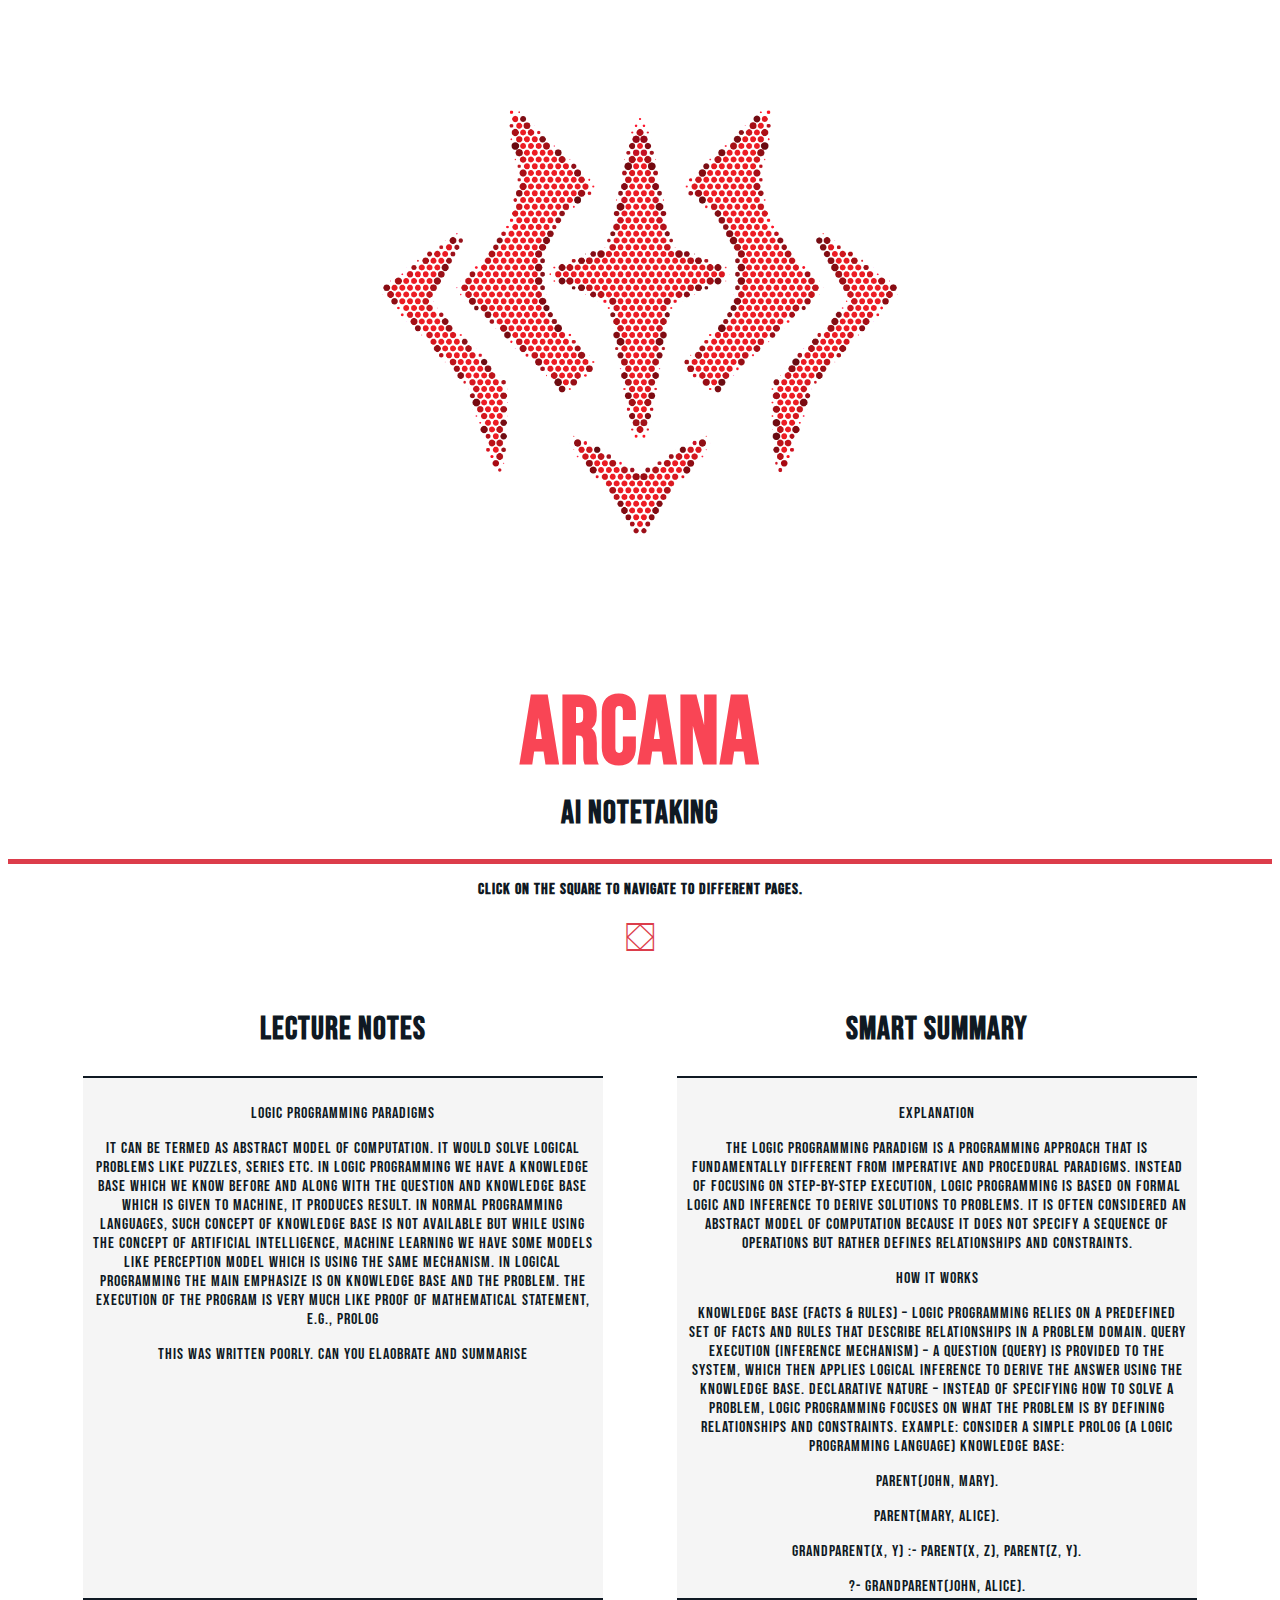
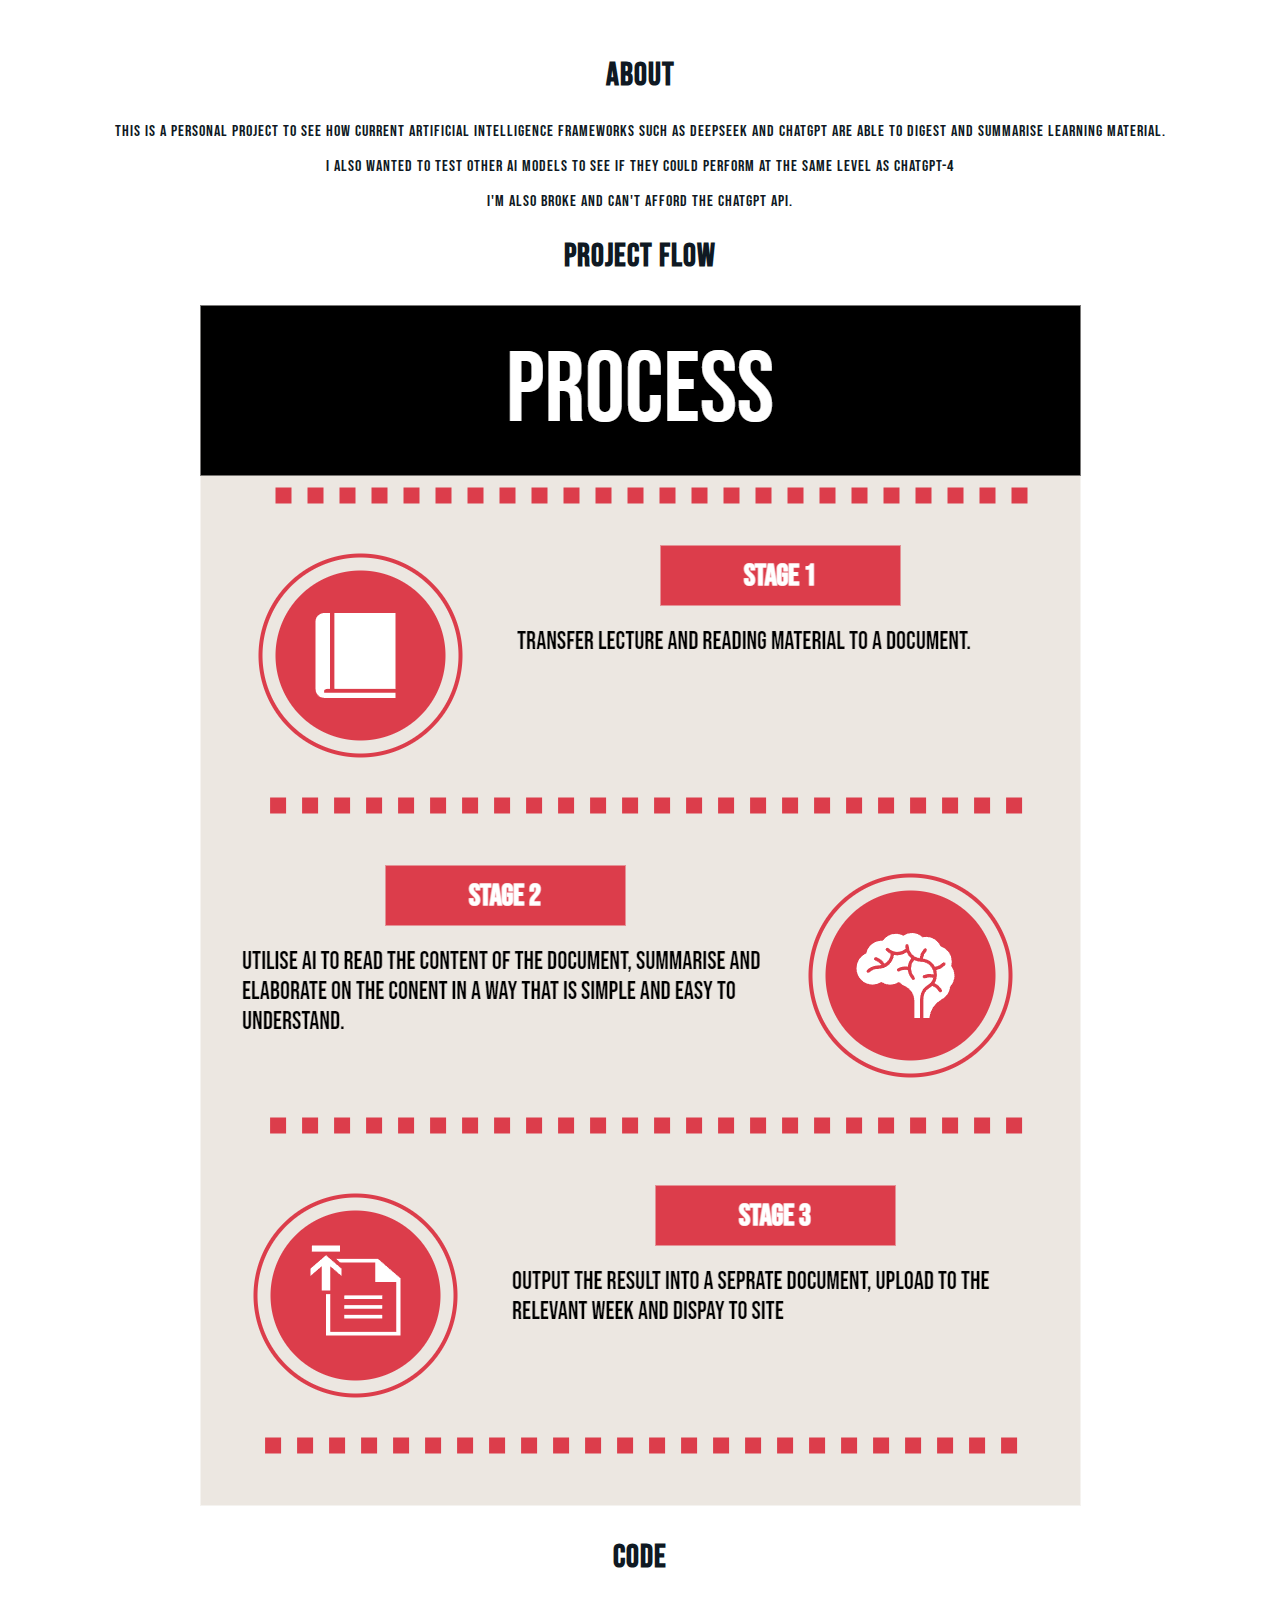
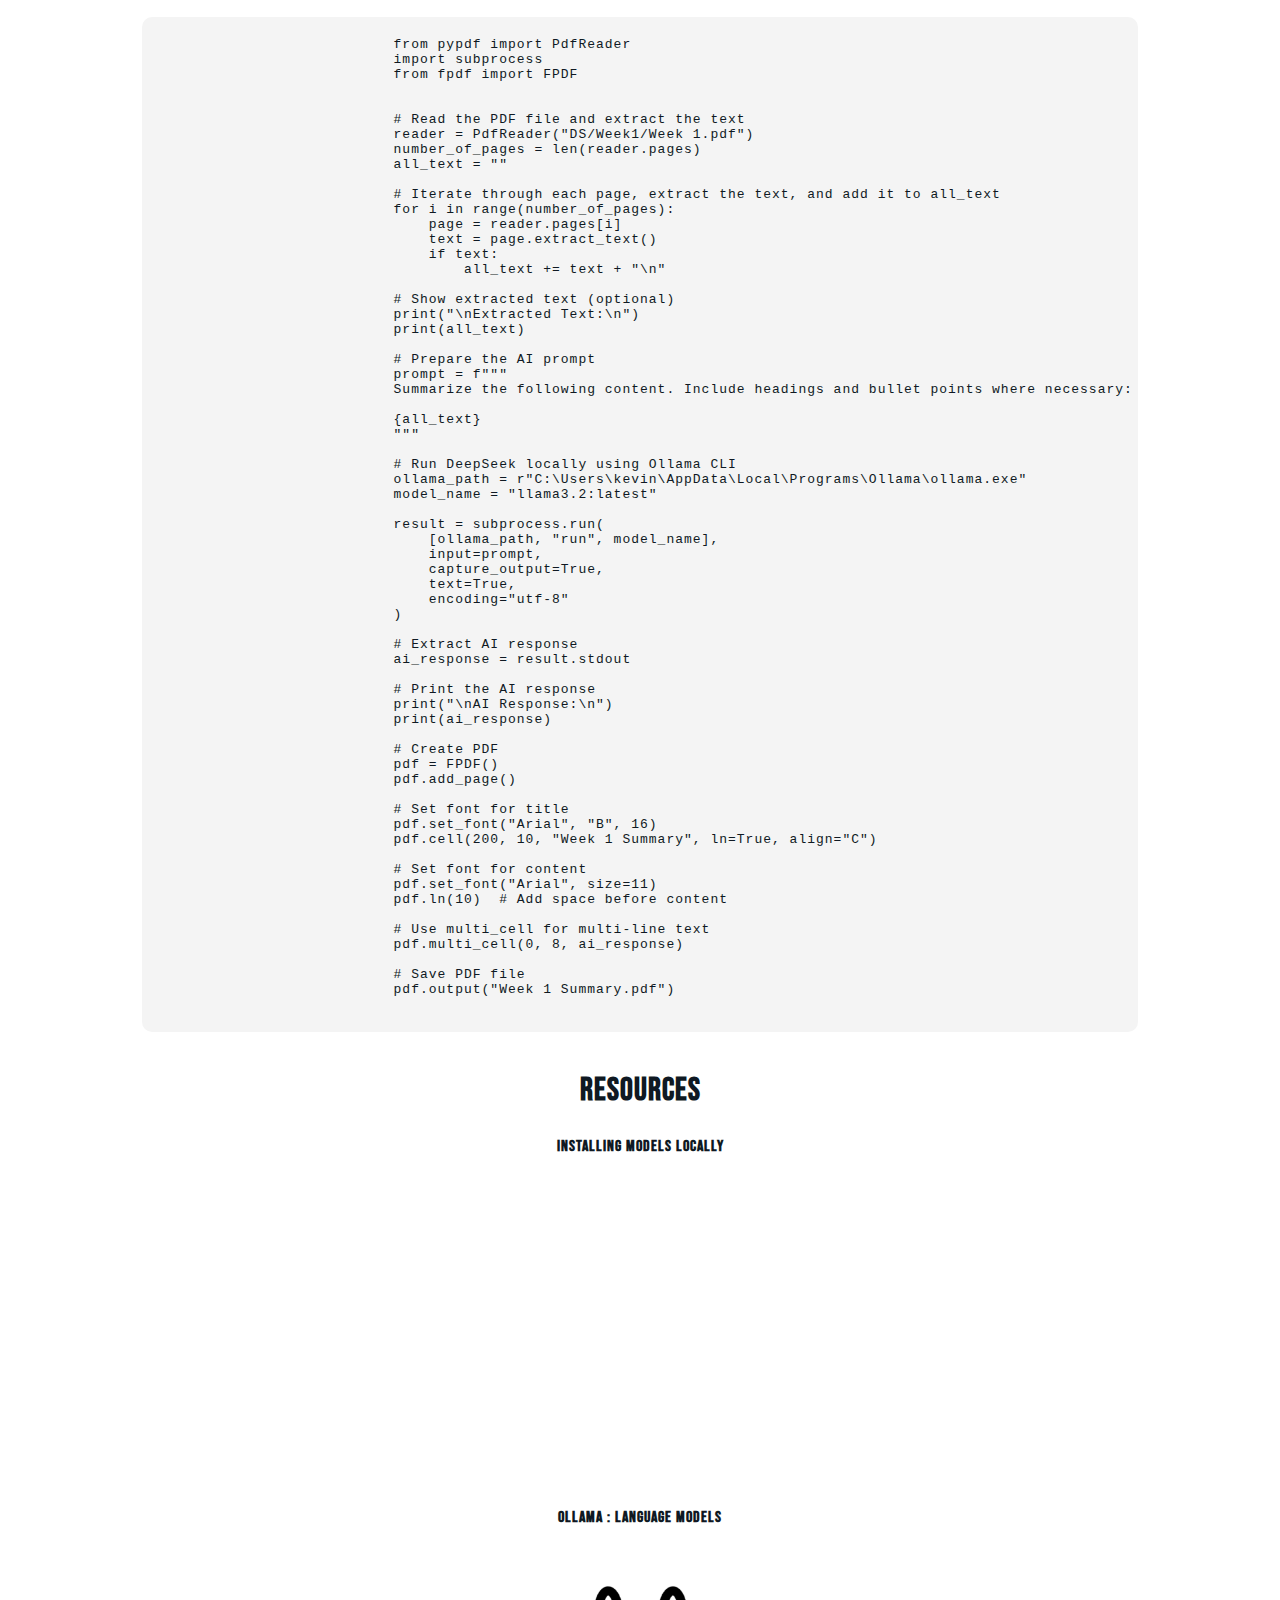
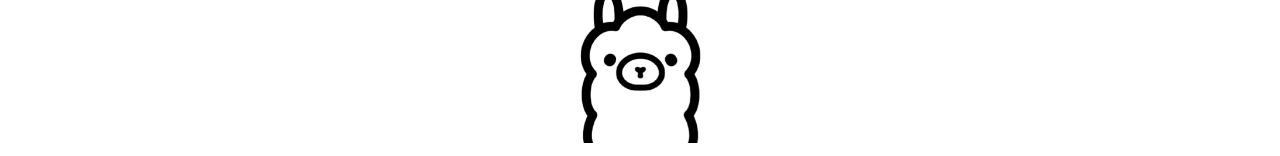
==== index.html @ ecbf0aaa "File clean up - oganised the assets into one file and moved DS related files together." ====
<!DOCTYPE html>
<html lang="en">
<head>
    <meta charset="UTF-8">
    <meta name="viewport" content="width=device-width, initial-scale=1.0">
    <title>Arcana AI</title>
    <link rel="stylesheet" href="style.css">
</head>




<body class="headerStartPage">
    
   
        <img src="Assets/Images/ArcanaLogo.png" height="600" width="600">

    <header>
        <h1>Arcana</h1>
        <h2>AI notetaking</h2>
    </header>

    <div style="height: 5px; width: 100%; background-color: #dc3d4b; margin: 0;"> </div>



    <!-- Sidenav -->
    <div id="Sidenavbar" class="sidenav"> 
        <a href="javascript:void(0)" class="closebtn" onclick="closeNav()">&times;</a>
        <nav>
            <ul>
                <li><a href="index.html">Home</a></li>
                <li><a href="DS/CSI3344.html">Distributed Systems</a></li>
                <li><a href="CSP3341.html">Programming Languages and Paradigms</a></li>
                <li><a href="CSI3106.html">Software Architectures and Design</a></li>
                <li><a href="CSI3105.html">Software Testing</a></li>
                <li><a href ="aboutMe.html"> About Me</a></li>
            </ul>
        </nav>
    </div>
    
    <!-- Button to open sidenav -->
    <div>
        <h3>
            Click on the square to navigate to different pages. 
        </h3>    
    </div>

    
    <span onclick="openNav()" class="sidenavSymbol sidenavSymbolHover">&#9931;</span>

    

    <!-- need a tab for weeks/modules. -->
    <div> 


    </div>



    <div class="textComparison">
    <!-- gonna add a scrollable txt document here -->
        <div>
            <h2>Lecture Notes</h2>

            <div class="scroll-box">

                <p>
                Logic programming paradigms 
                </p>

                <p>
                It can be termed as abstract model of computation. It would solve logical problems like puzzles, series etc. In logic programming we have a knowledge base which we know before and along with the question and knowledge base which is given to machine, it produces result. In normal programming languages, such concept of knowledge base is not available but while using the concept of artificial intelligence, machine learning we have some models like Perception model which is using the same mechanism. 
                In logical programming the main emphasize is on knowledge base and the problem. The execution of the program is very much like proof of mathematical statement, e.g., Prolog
                </p>

                <p>
                this was written poorly. can you elaobrate and summarise 
                </p>      

            </div>
        </div>

     <!-- gonna add a scrollable txt document here next to the first one. -->
     
        <div>
            <h2>Smart Summary</h2>
            <div class="scroll-box">
                

                <p>  
                    Explanation 
                </p>

                <p>
                    The Logic Programming Paradigm is a programming approach that is fundamentally different from imperative and procedural paradigms. Instead of focusing on step-by-step execution, logic programming is based on formal logic and inference to derive solutions to problems. It is often considered an abstract model of computation because it does not specify a sequence of operations but rather defines relationships and constraints.
                </p>

                <p> 
                How It Works
                </p>

                <p>
                Knowledge Base (Facts & Rules) – Logic programming relies on a predefined set of facts and rules that describe relationships in a problem domain.
                Query Execution (Inference Mechanism) – A question (query) is provided to the system, which then applies logical inference to derive the answer using the knowledge base.
                Declarative Nature – Instead of specifying how to solve a problem, logic programming focuses on what the problem is by defining relationships and constraints.
                Example:
                Consider a simple Prolog (a logic programming language) knowledge base: 
                </p>

                <p>parent(john, mary).</p>
                
                <p>parent(mary, alice).</p>    
                grandparent(X, Y) :- parent(X, Z), parent(Z, Y).

                <p> 
                    ?- grandparent(john, alice).
                </p>

                <p> 
                The system infers the answer using the predefined facts and rules.
                </p>

                <p>
                Applications of Logic Programming
                Artificial Intelligence & Machine Learning – AI models, like perceptrons in neural networks, use logic-based approaches for decision-making.
                Expert Systems – Used in medical diagnosis, automated reasoning, and legal advisory systems.
                Automated Theorem Proving – Used in mathematics and formal verification of software/hardware.
                Natural Language Processing (NLP) – Logic-based techniques help in parsing and understanding human language.
                </p>


            </div>



        </div>



    

    </div>




    <div>
        <main>
            <div>
                <h2>About</h2>
                <p>This is a personal project to see how current Artificial Intelligence frameworks such as DeepSeek and ChatGPT are able to digest and summarise learning material.</p>
                <p>I also wanted to test other AI models to see if they could perform at the same level as ChatGPT-4</p>
                <p>I'm also broke and can't afford the chatGPT api.</p>
                
            </div>


            <div>
                <h2>Project flow</h2>
                <img src="Assets/Images/process.drawio.png">
            </div>
        
            
            

            <div> 
                <h2> Code </h2>
                    <div class ="code-container">
                        <pre><code> 
                            from pypdf import PdfReader
                            import subprocess
                            from fpdf import FPDF


                            # Read the PDF file and extract the text
                            reader = PdfReader("DS/Week1/Week 1.pdf")
                            number_of_pages = len(reader.pages)
                            all_text = ""

                            # Iterate through each page, extract the text, and add it to all_text
                            for i in range(number_of_pages):
                                page = reader.pages[i]
                                text = page.extract_text()
                                if text:
                                    all_text += text + "\n"

                            # Show extracted text (optional)
                            print("\nExtracted Text:\n")
                            print(all_text)

                            # Prepare the AI prompt
                            prompt = f"""
                            Summarize the following content. Include headings and bullet points where necessary:

                            {all_text}
                            """

                            # Run DeepSeek locally using Ollama CLI
                            ollama_path = r"C:\Users\kevin\AppData\Local\Programs\Ollama\ollama.exe"
                            model_name = "llama3.2:latest"

                            result = subprocess.run(
                                [ollama_path, "run", model_name],
                                input=prompt,
                                capture_output=True,
                                text=True,
                                encoding="utf-8"
                            )

                            # Extract AI response
                            ai_response = result.stdout

                            # Print the AI response
                            print("\nAI Response:\n")
                            print(ai_response)

                            # Create PDF
                            pdf = FPDF()
                            pdf.add_page()

                            # Set font for title
                            pdf.set_font("Arial", "B", 16)
                            pdf.cell(200, 10, "Week 1 Summary", ln=True, align="C")

                            # Set font for content
                            pdf.set_font("Arial", size=11)
                            pdf.ln(10)  # Add space before content

                            # Use multi_cell for multi-line text
                            pdf.multi_cell(0, 8, ai_response)

                            # Save PDF file
                            pdf.output("Week 1 Summary.pdf")

                        </code></pre>
                    </div>
        </div>



        

        <div>
            <h2> Resources </h2>
                <h3> Installing Models Locally</h3>
                <iframe width="560" height="315" src="https://www.youtube.com/embed/pbCQnDDj-bo?si=ZrSZU6-kkUMwNFyz" title="YouTube video player" frameborder="0" allow="accelerometer; autoplay; clipboard-write; encrypted-media; gyroscope; picture-in-picture; web-share" referrerpolicy="strict-origin-when-cross-origin" allowfullscreen></iframe>


                <h3> Ollama : Language Models </h3>
                <a href="https://ollama.com">
                    <img src="Assets/Images/Ollama.png" height="200" width="200">
                </a>
            </div>
        

    </main>
</div>


    <!-- JavaScript functions -->
    <script>
        // Open the sidenav
        function openNav() {
            document.getElementById("Sidenavbar").style.width = "250px";
        }

        // Close the sidenav
        function closeNav() {
            document.getElementById("Sidenavbar").style.width = "0";
        }
    </script>
</body>
</html>
---- style.css ----
@import url('https://fonts.googleapis.com/css2?family=Bebas+Neue&display=swap');

body {
    background-color: white;
    color: #0F1923;
    text-align: center;
    font-family: "Bebas Neue", serif;
    letter-spacing: 1px;
}

.headerStartPage
{
    animation: fadeIn 2s ease-in forwards;
}

h1, h2, h3, h4 {
    color: white;
    text-align: center;
    font-family: "Bebas Neue", serif;
    
}

h1 {
    font-size: 6em;
    color: #f94555; 
    margin-bottom: -25px;
    text-align: center;
 
}

h2 {
    font-size: 2em;
    letter-spacing: 1px;
    color: #0F1923;

}

h3, h4 {
    font-size: 1em;
    letter-spacing: 1px;
    color: #0F1923;
}

.logo 
{
    display: flex;
    justify-content: center;
    align-items: bottom;
    opacity: 0;
    animation: fadeIn 2s ease-in forwards;
}

.code-container {
    display: flex;
    justify-content: center;
    text-align: left;
}

.code-container pre {
    text-align: left; /* Keeps the text aligned inside the box */
    background-color: #f4f4f4; /* Optional: gives a background */
    padding: 5px;
    border-radius: 10px;
    width: fit-content;
    max-width: 80%;
}


@keyframes fadeIn {
    from {
        opacity: 0;
    }
    to {
        opacity: 1;
    }
}   

.logoTransition {
    transition: width 0.5s ease, height 0.5s ease;
}


/* page scroll bar stuff */ 

/* width */
::-webkit-scrollbar {
    width: 10px;
  }
  
  /* Track */
  ::-webkit-scrollbar-track {
    background: #f1f1f1;
  }
  
  /* Handle */
  ::-webkit-scrollbar-thumb {
    background: #888;
    border-radius: 9999px;
  }
  
  /* Handle on hover */
  ::-webkit-scrollbar-thumb:hover {
    background: #dc3d4b;
  }





ul {
    list-style-type: none;
    margin: 0;
    padding: 50px;
    overflow: hidden;
    font-family: "Bebas Neue", serif;
    text-align: center;
}

li {
    display: inline;
    margin: 10px;
    padding: 10px;
}


.spotifyDisplay {
    display: flex;
    justify-content: center;
    align-items: center;
    margin: 10px;
    padding: 2em;
}


.pdfDisplay{
    display: flex;
    justify-content: center;
    align-items: center;
    margin: 10px;
    padding: 1em;
}



.resumeDisplay 
{
    display: flex;
    justify-content: center;
    align-items: center;
    border: 1px solid rgb(153, 153, 153);
    margin: 10px;
    padding: 10px;
}

.aboutMe {
        display: flex;
        justify-content: space-evenly;
        align-items: top;
        margin: 10px;
        padding: 10px;   
        border-radius: 10px;

}

.sidenavSymbol{
    font-size: 40px;
    color: #dc3d4b;
}

.sidenavSymbolHover {
    display: inline-block;
    transition: transform 0.3s ease, color 0.3s ease;
}

.sidenavSymbolHover:hover {
    display: inline-block;
    color: #111;
    transform: rotate(45deg);
    transition: transform 0.3s ease, color 0.3s ease;
}


/* The side navigation menu */
.sidenav {
    height: 100%;
    width: 0;
    position: fixed;
    z-index: 1;
    top: 0;
    left: 0;
    background-color: #111;
    overflow-x: hidden;
    padding-top: 60px;
    transition: 0.5s;
}

/* The navigation menu links */
.sidenav a {
    padding: 8px 8px 8px 32px;
    text-decoration: none;
    font-size: 20px;
    color: white;
    display: block;
    transition: 0.3s;
}

/* Hover effect for links */
.sidenav a:hover {
    color: #dc3d4b;
}

/* Close button */
.sidenav .closebtn {
    position: absolute;
    top: 0;
    right: 25px;
    font-size: 36px;
    margin-left: 50px;
}

/* Style page content */
#main {
    transition: margin-left 0.5s;
    padding: 20px;
}

/* Responsive styling for smaller screens */
@media screen and (max-height: 450px) {
    .sidenav { padding-top: 15px; }
    .sidenav a { font-size: 18px; }
}



.scroll-box {
    flex-grow: 1;
    width: 500px;
    height: 500px;

    border-width: 2px;
    border-style: solid;
    border-left: #111;
    border-right: #111;

    margin: 20px; 
    padding: 10px;
    background-color: whitesmoke;
    overflow-y: scroll;
}

/* scroll box for text and resume stuff */

.scroll-box::-webkit-scrollbar {
    width: 10px;
  }
  
  /* Track */
  .scroll-box::-webkit-scrollbar-track {
    background: #f1f1f1;
  }
  
  /* Handle */
  .scroll-box::-webkit-scrollbar-thumb {
    background: #888;
    border-radius: 9999px;
  }
  
  /* Handle on hover */
  .scroll-box::-webkit-scrollbar-thumb:hover {
    background: #dc3d4b;
  }



.textComparison {
    display: flex;
    justify-content: space-evenly;
    align-items: center;
    margin: 10px;
    padding: 10px;
}


.container {
    display: flex;
    justify-content: space-evenly;
    align-items: flex-start;
    margin: 10px;
    padding: 15px;
    gap:10px;
}




/* Style the tab */
.tab {
    overflow: hidden;
    border: 1px solid #ccc;
    background-color: #f1f1f1;
    display: flex;
    justify-self: center;
  }
  
  /* Style the buttons that are used to open the tab content */
  .tab button {
    background-color: inherit;
    float: left;
    border: none;
    outline: none;
    cursor: pointer;
    padding: 14px 16px;
    transition: 0.3s;
  }
  
  /* Change background color of buttons on hover */
  .tab button:hover {
    background-color: #ddd;
  }
  
  /* Create an active/current tablink class */
  .tab button.active {
    background-color: #ccc;
  }


/* Style the tab content */
.tabcontent {
    display: flex;
    justify-content: center;
    align-items: center;
  }
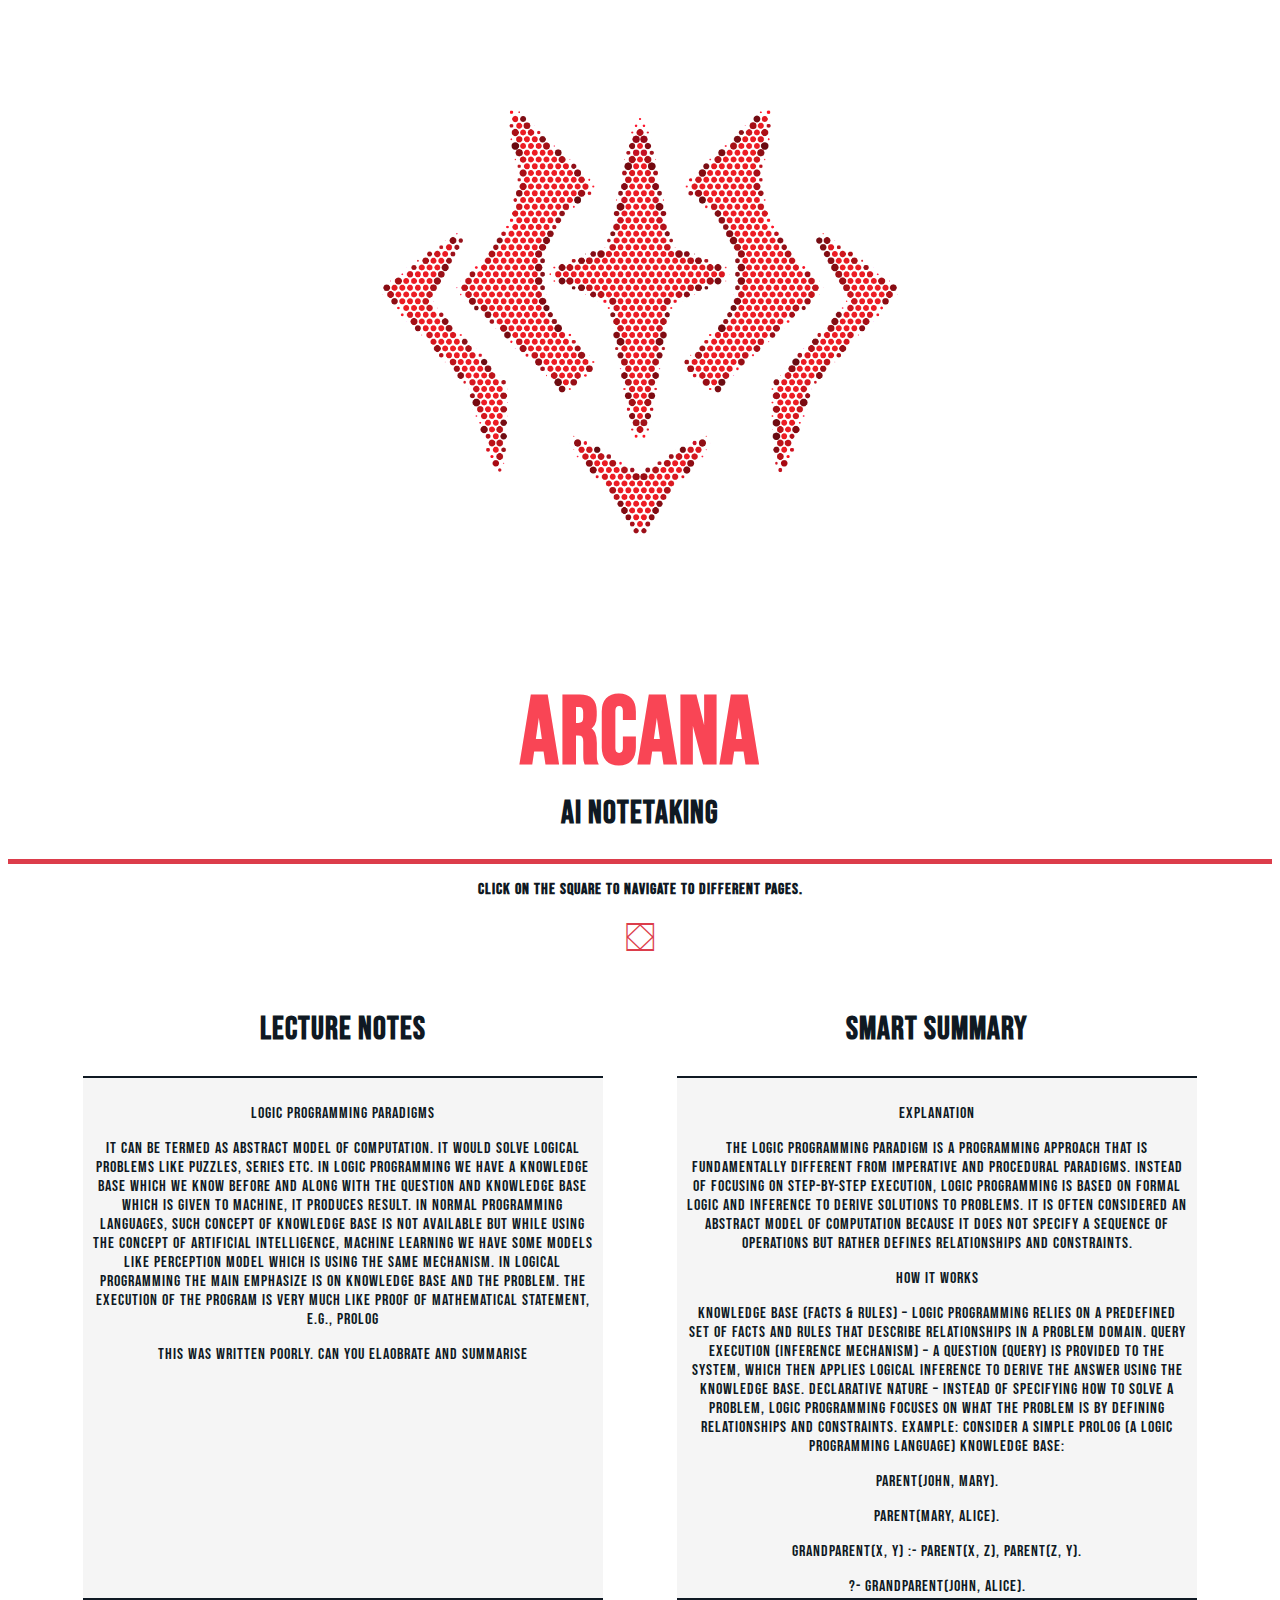
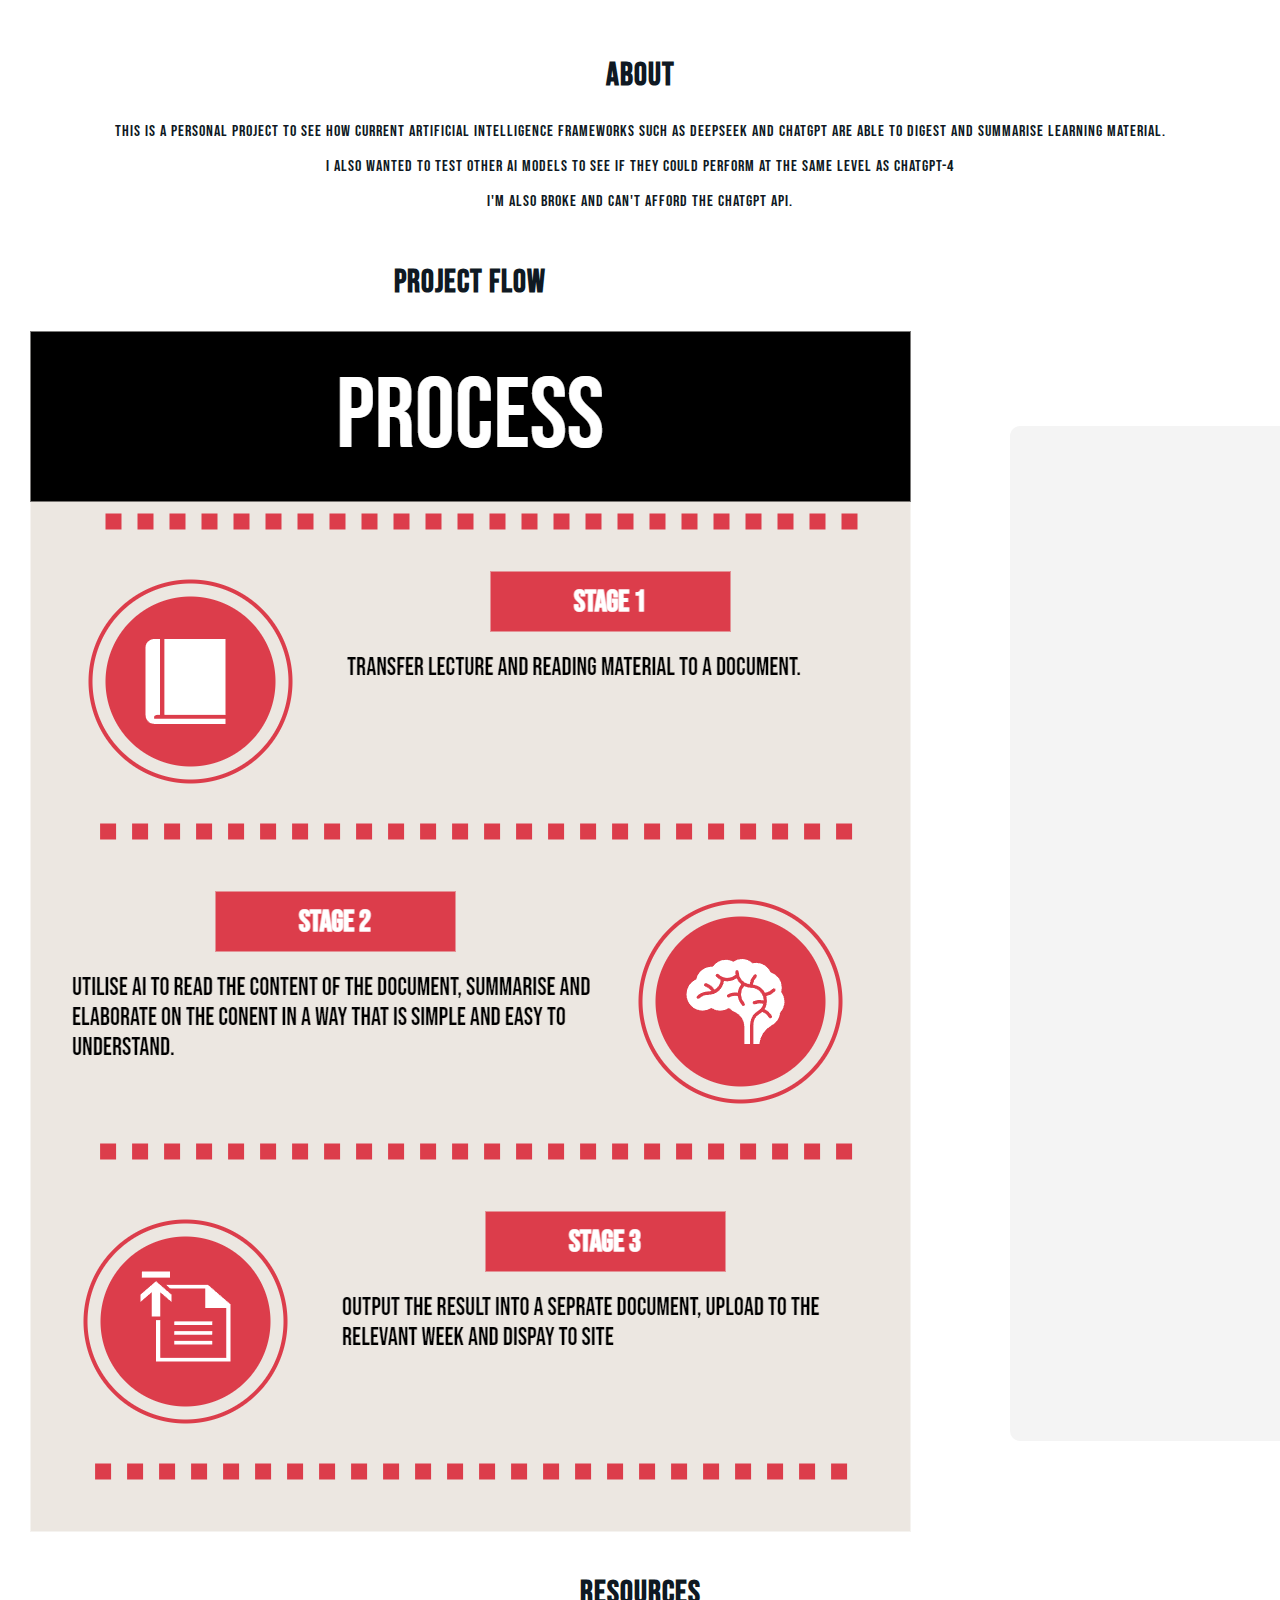
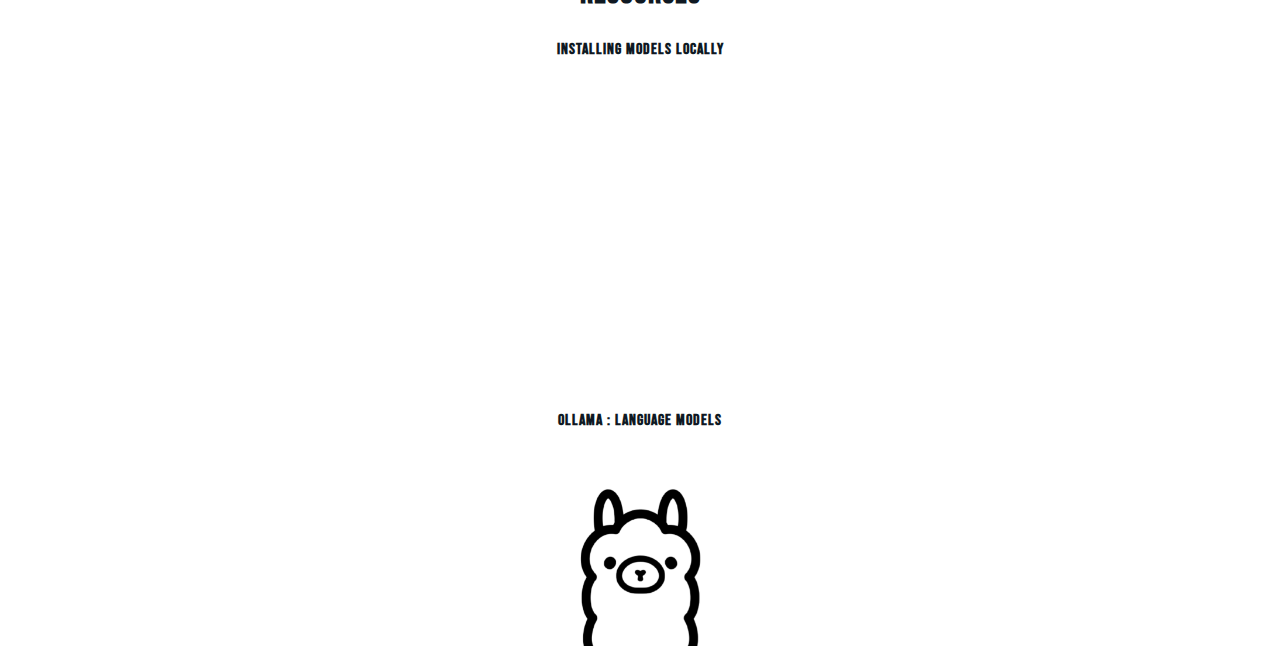
==== commit cda49e88: "Side by side view of Process flow and code." ====
--- a/index.html
+++ b/index.html
@@ -156,86 +156,90 @@
                 
             </div>
 
-
-            <div>
-                <h2>Project flow</h2>
-                <img src="Assets/Images/process.drawio.png">
-            </div>
-        
+            <!-- added side by sided of code and process flow. -->
+
+            <div class = "textComparison">
+                <div>
+                    <h2>Project flow</h2>
+                    <img src="Assets/Images/process.drawio.png">
+                </div>
             
             
-
-            <div> 
-                <h2> Code </h2>
-                    <div class ="code-container">
-                        <pre><code> 
-                            from pypdf import PdfReader
-                            import subprocess
-                            from fpdf import FPDF
-
-
-                            # Read the PDF file and extract the text
-                            reader = PdfReader("DS/Week1/Week 1.pdf")
-                            number_of_pages = len(reader.pages)
-                            all_text = ""
-
-                            # Iterate through each page, extract the text, and add it to all_text
-                            for i in range(number_of_pages):
-                                page = reader.pages[i]
-                                text = page.extract_text()
-                                if text:
-                                    all_text += text + "\n"
-
-                            # Show extracted text (optional)
-                            print("\nExtracted Text:\n")
-                            print(all_text)
-
-                            # Prepare the AI prompt
-                            prompt = f"""
-                            Summarize the following content. Include headings and bullet points where necessary:
-
-                            {all_text}
-                            """
-
-                            # Run DeepSeek locally using Ollama CLI
-                            ollama_path = r"C:\Users\kevin\AppData\Local\Programs\Ollama\ollama.exe"
-                            model_name = "llama3.2:latest"
-
-                            result = subprocess.run(
-                                [ollama_path, "run", model_name],
-                                input=prompt,
-                                capture_output=True,
-                                text=True,
-                                encoding="utf-8"
-                            )
-
-                            # Extract AI response
-                            ai_response = result.stdout
-
-                            # Print the AI response
-                            print("\nAI Response:\n")
-                            print(ai_response)
-
-                            # Create PDF
-                            pdf = FPDF()
-                            pdf.add_page()
-
-                            # Set font for title
-                            pdf.set_font("Arial", "B", 16)
-                            pdf.cell(200, 10, "Week 1 Summary", ln=True, align="C")
-
-                            # Set font for content
-                            pdf.set_font("Arial", size=11)
-                            pdf.ln(10)  # Add space before content
-
-                            # Use multi_cell for multi-line text
-                            pdf.multi_cell(0, 8, ai_response)
-
-                            # Save PDF file
-                            pdf.output("Week 1 Summary.pdf")
-
-                        </code></pre>
-                    </div>
+            
+
+                <div> 
+                    <h2> Code </h2>
+                        <div class ="code-container">
+                            <pre>
+                                <code> 
+                                from pypdf import PdfReader
+                                import subprocess
+                                from fpdf import FPDF
+
+
+                                # Read the PDF file and extract the text
+                                reader = PdfReader("DS/Week1/Week 1.pdf")
+                                number_of_pages = len(reader.pages)
+                                all_text = ""
+
+                                # Iterate through each page, extract the text, and add it to all_text
+                                for i in range(number_of_pages):
+                                    page = reader.pages[i]
+                                    text = page.extract_text()
+                                    if text:
+                                        all_text += text + "\n"
+
+                                # Show extracted text (optional)
+                                print("\nExtracted Text:\n")
+                                print(all_text)
+
+                                # Prepare the AI prompt
+                                prompt = f"""
+                                Summarize the following content. Include headings and bullet points where necessary:
+
+                                {all_text}
+                                """
+
+                                # Run DeepSeek locally using Ollama CLI
+                                ollama_path = r"C:\Users\kevin\AppData\Local\Programs\Ollama\ollama.exe"
+                                model_name = "llama3.2:latest"
+
+                                result = subprocess.run(
+                                    [ollama_path, "run", model_name],
+                                    input=prompt,
+                                    capture_output=True,
+                                    text=True,
+                                    encoding="utf-8"
+                                )
+
+                                # Extract AI response
+                                ai_response = result.stdout
+
+                                # Print the AI response
+                                print("\nAI Response:\n")
+                                print(ai_response)
+
+                                # Create PDF
+                                pdf = FPDF()
+                                pdf.add_page()
+
+                                # Set font for title
+                                pdf.set_font("Arial", "B", 16)
+                                pdf.cell(200, 10, "Week 1 Summary", ln=True, align="C")
+
+                                # Set font for content
+                                pdf.set_font("Arial", size=11)
+                                pdf.ln(10)  # Add space before content
+
+                                # Use multi_cell for multi-line text
+                                pdf.multi_cell(0, 8, ai_response)
+
+                                # Save PDF file
+                                pdf.output("Week 1 Summary.pdf")
+                                </code>
+                            </pre>
+                        </div>
+                </div>
         </div>
 
 
@@ -252,7 +256,7 @@
                 <a href="https://ollama.com">
                     <img src="Assets/Images/Ollama.png" height="200" width="200">
                 </a>
-            </div>
+        </div>
         
 
     </main>
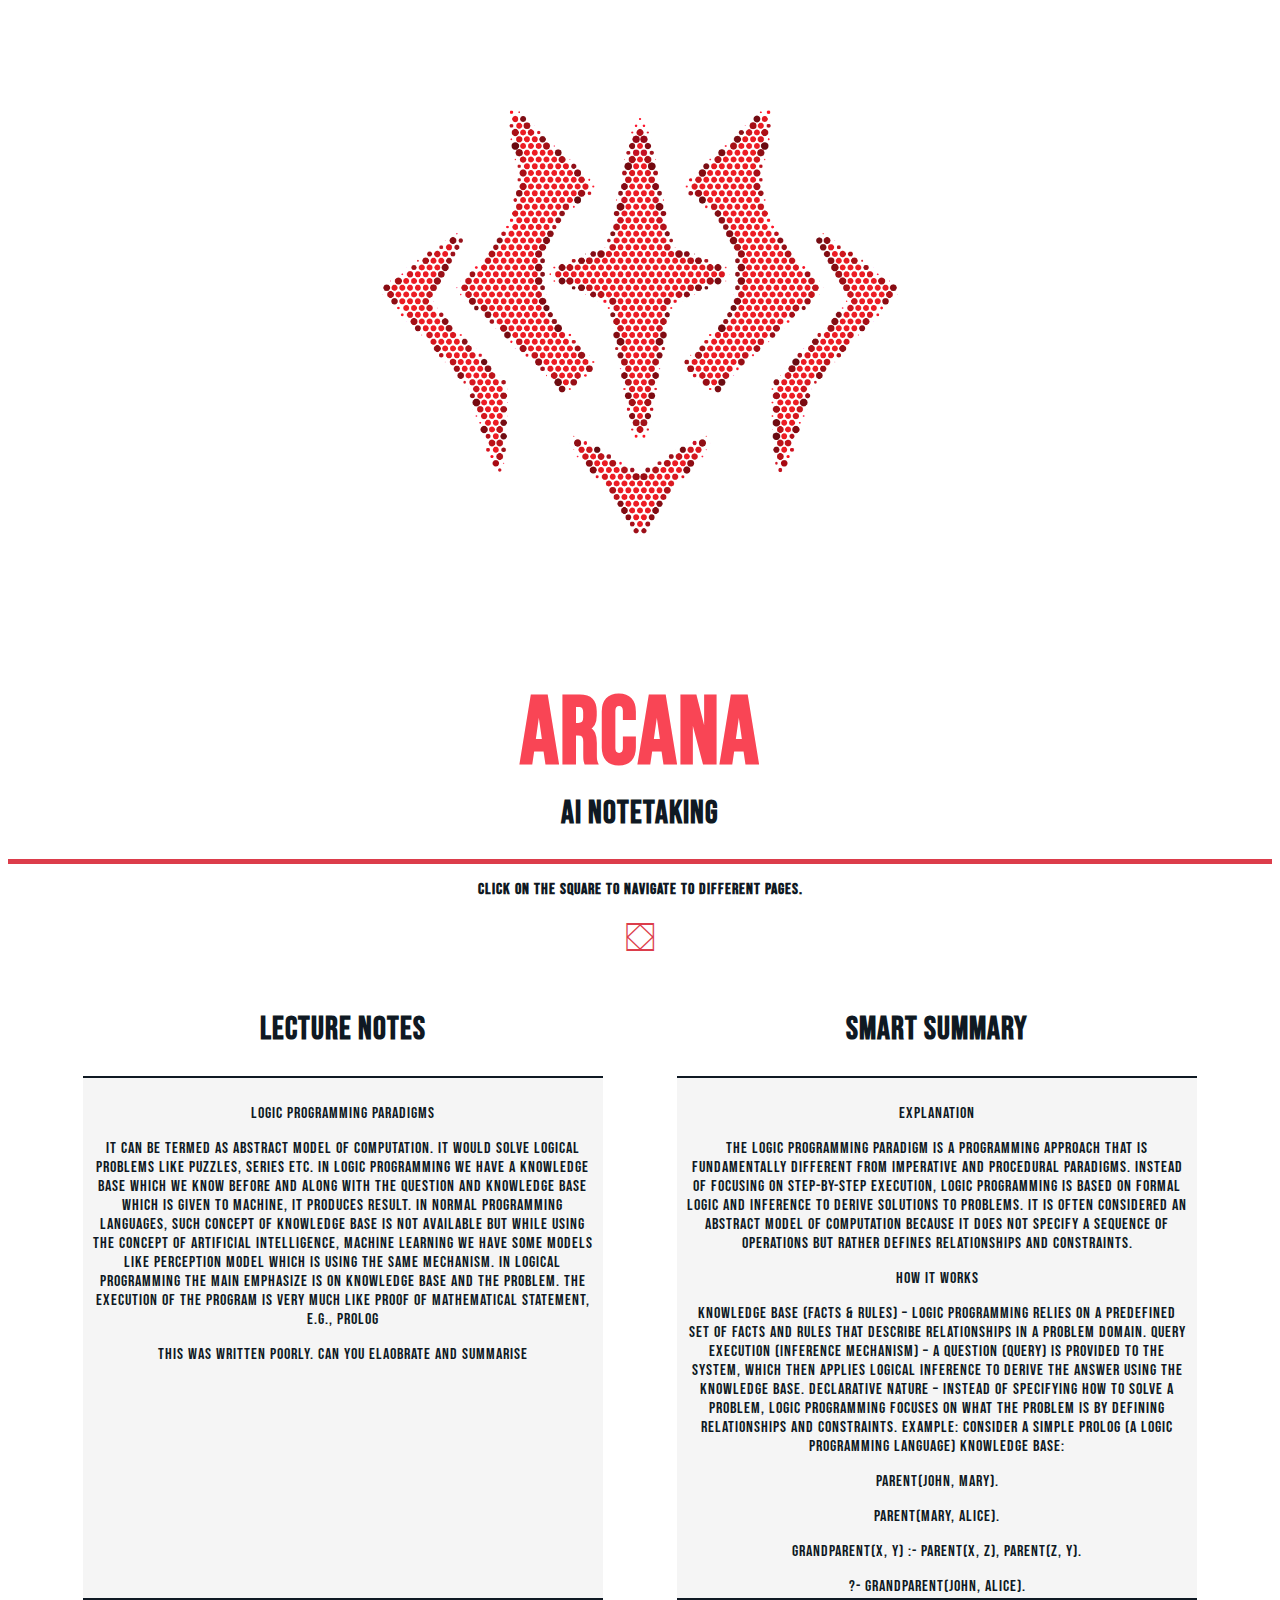
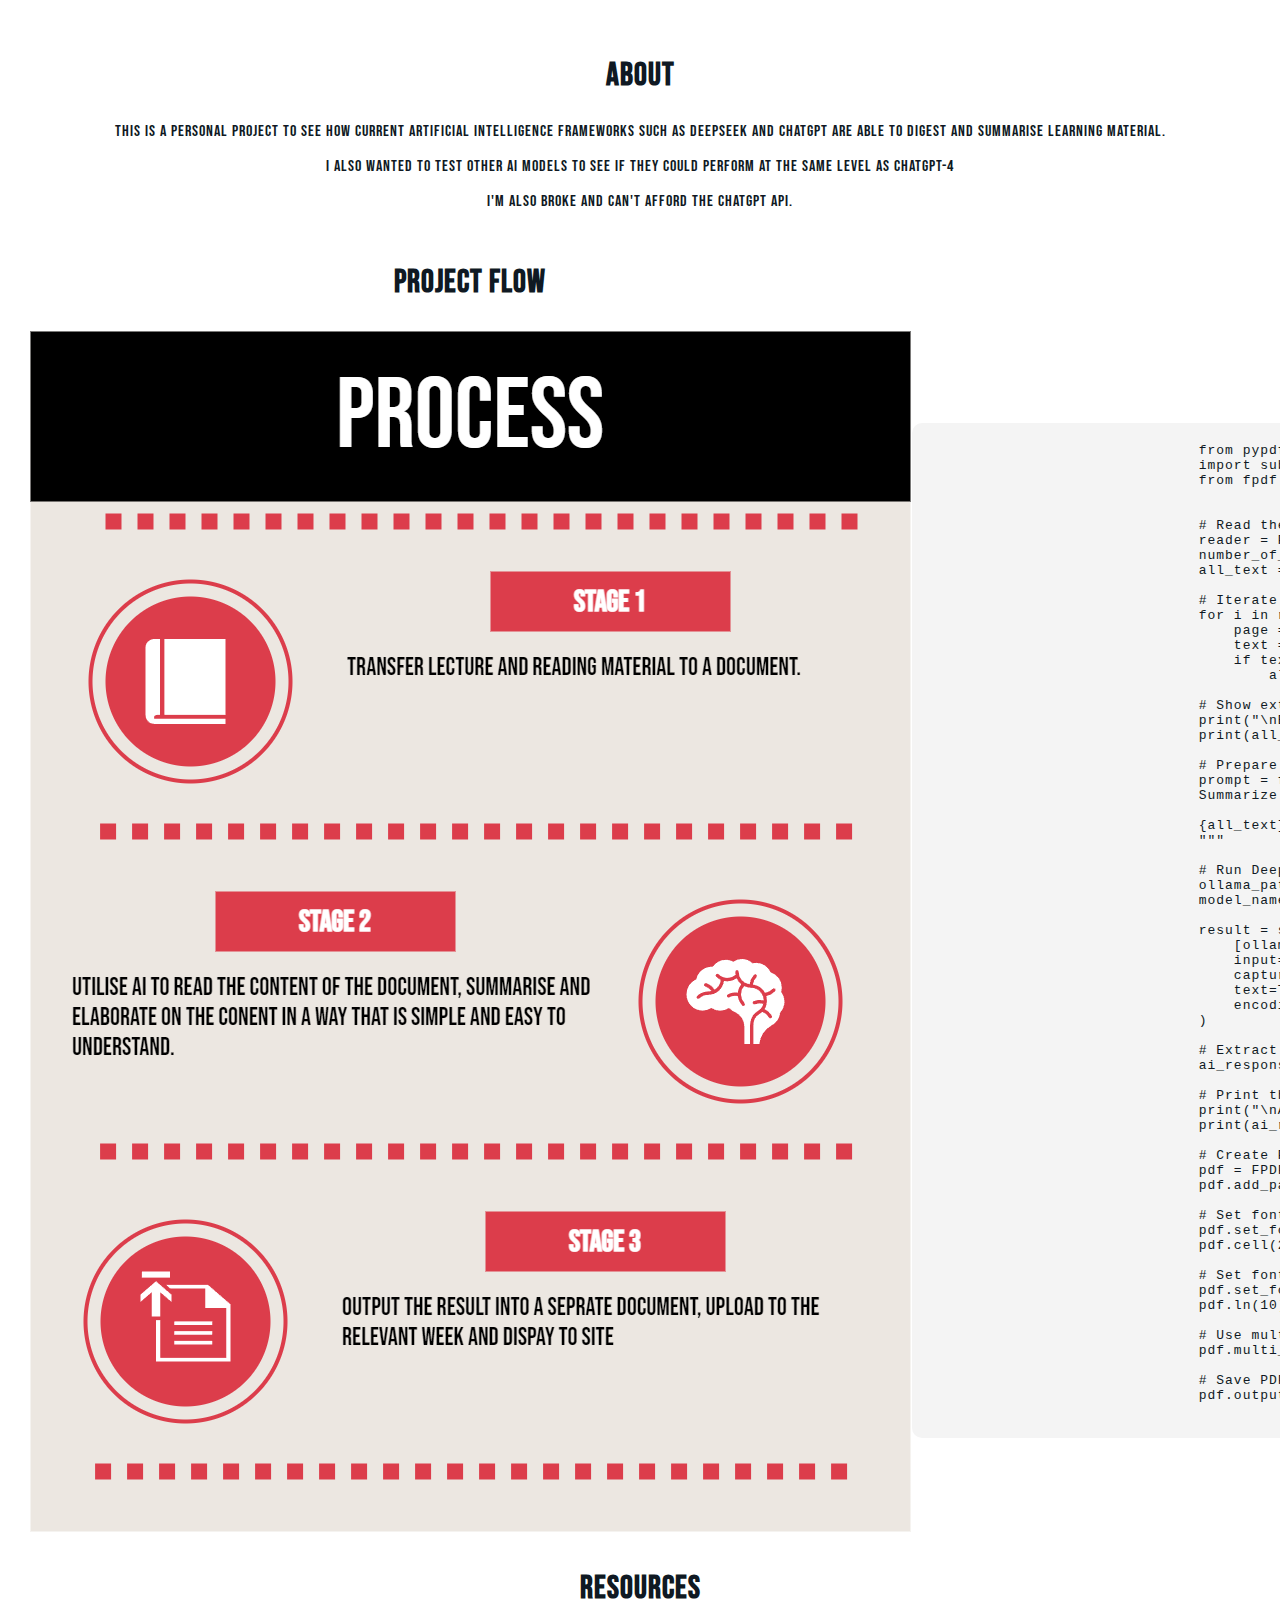
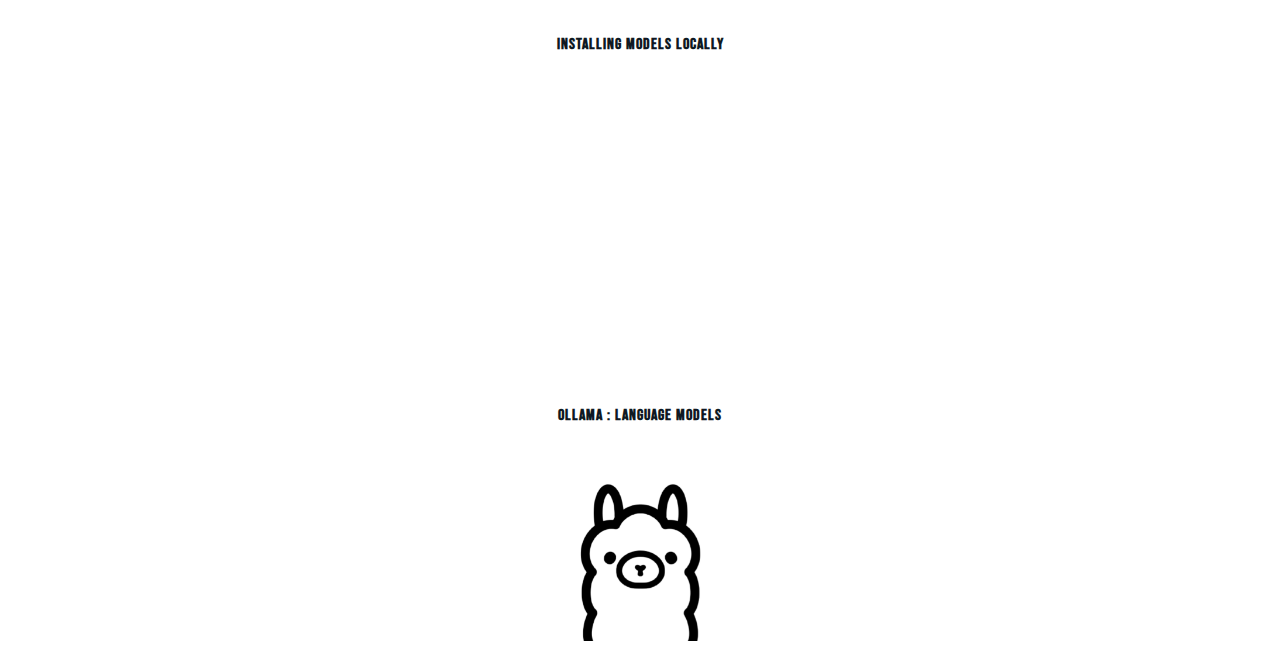
==== commit 5810a6e5: "added process draw to the same style as the code to maintain  consistency" ====
--- a/index.html
+++ b/index.html
@@ -161,7 +161,9 @@
             <div class = "textComparison">
                 <div>
                     <h2>Project flow</h2>
-                    <img src="Assets/Images/process.drawio.png">
+                        <div class ="code-container">
+                            <img src="Assets/Images/process.drawio.png">
+                        </div>
                 </div>
             
             
--- a/style.css
+++ b/style.css
@@ -57,12 +57,12 @@
 }
 
 .code-container pre {
-    text-align: left; /* Keeps the text aligned inside the box */
-    background-color: #f4f4f4; /* Optional: gives a background */
+    text-align: left; 
+    background-color: #f4f4f4;
     padding: 5px;
     border-radius: 10px;
     width: fit-content;
-    max-width: 80%;
+    max-width: 100%;
 }
 
 
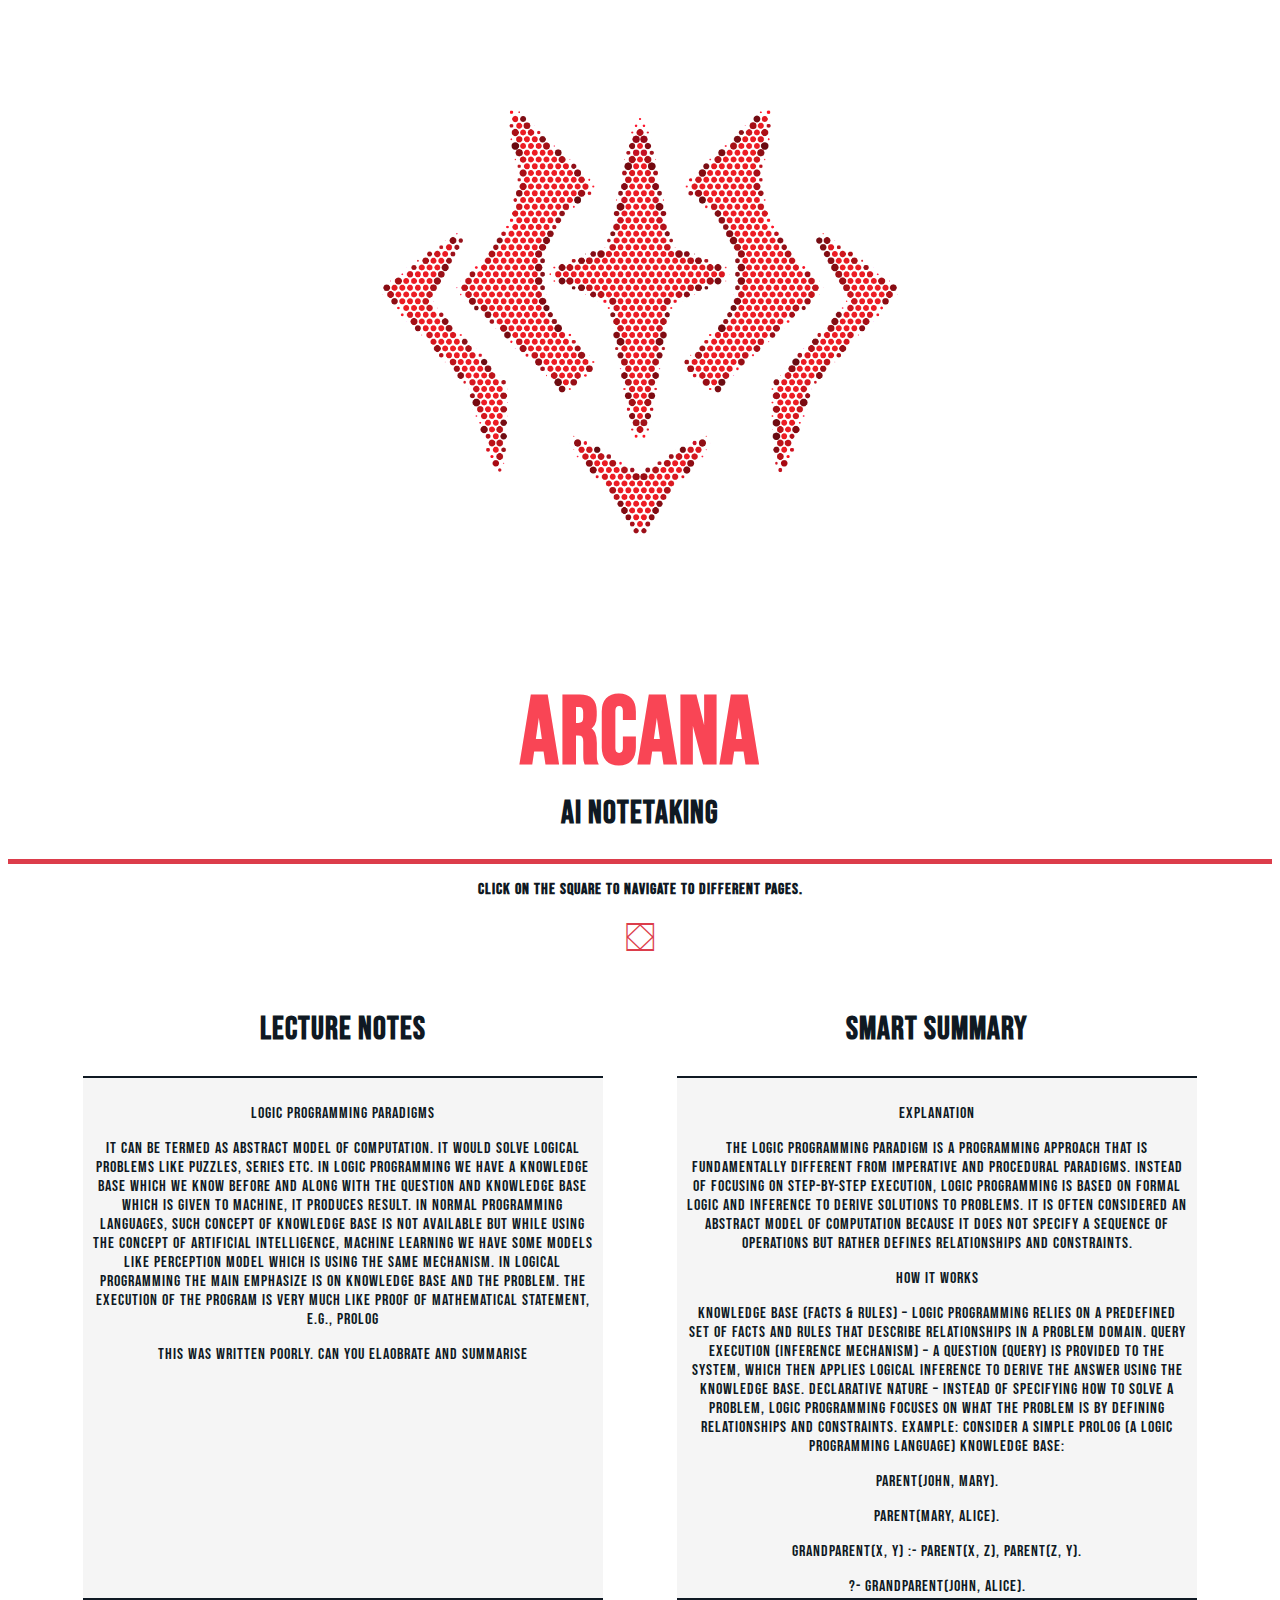
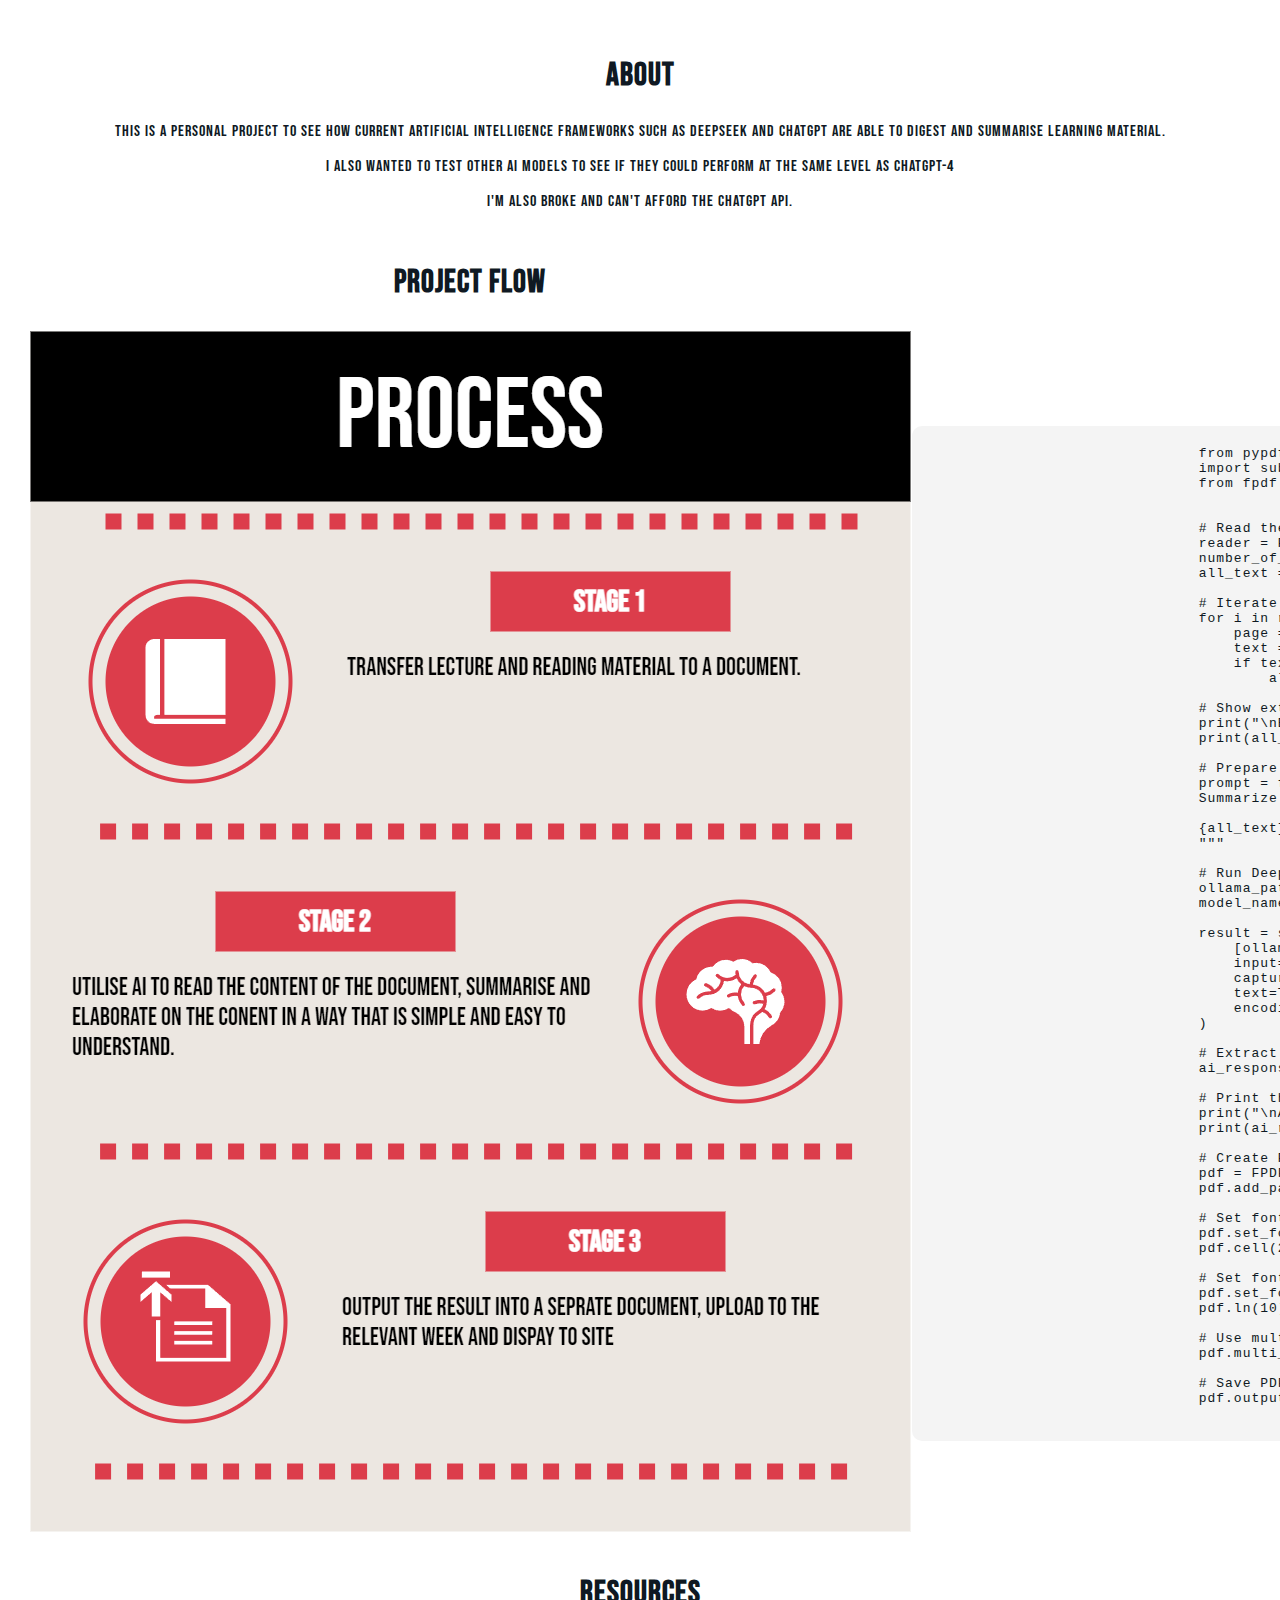
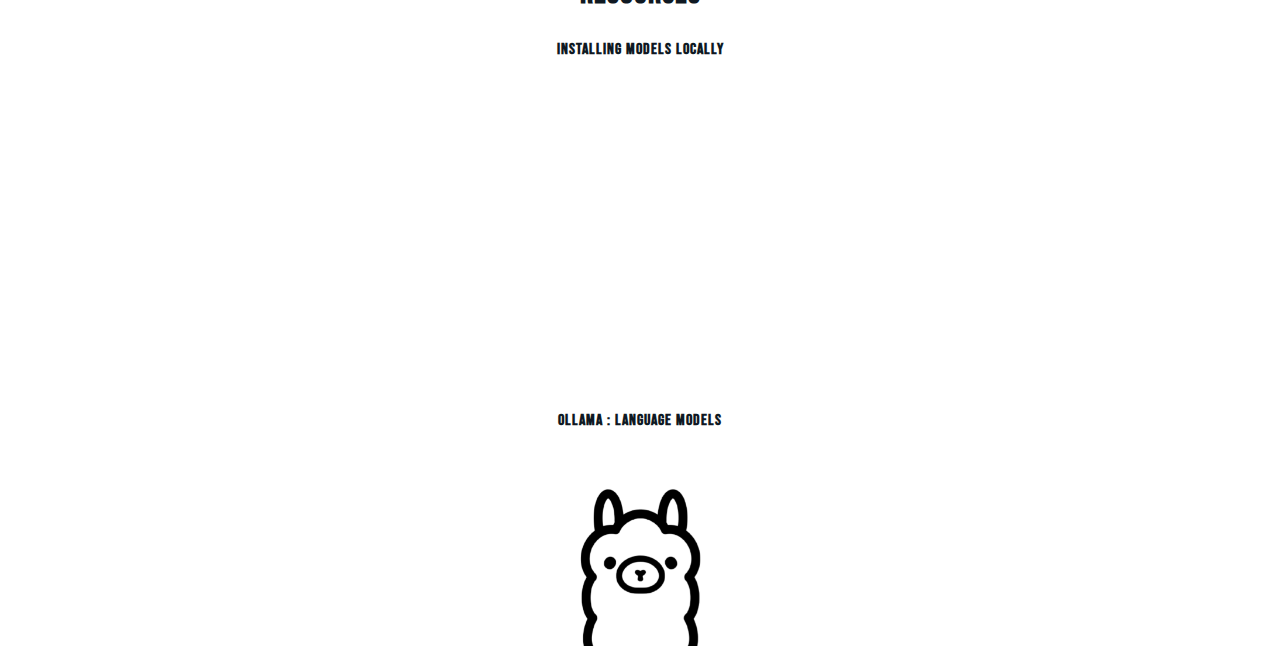
==== commit f7b1b170: "Update index.html" ====
--- a/index.html
+++ b/index.html
@@ -161,9 +161,9 @@
             <div class = "textComparison">
                 <div>
                     <h2>Project flow</h2>
-                        <div class ="code-container">
-                            <img src="Assets/Images/process.drawio.png">
-                        </div>
+
+                    <img src="Assets/Images/process.drawio.png">
+
                 </div>
             
             
